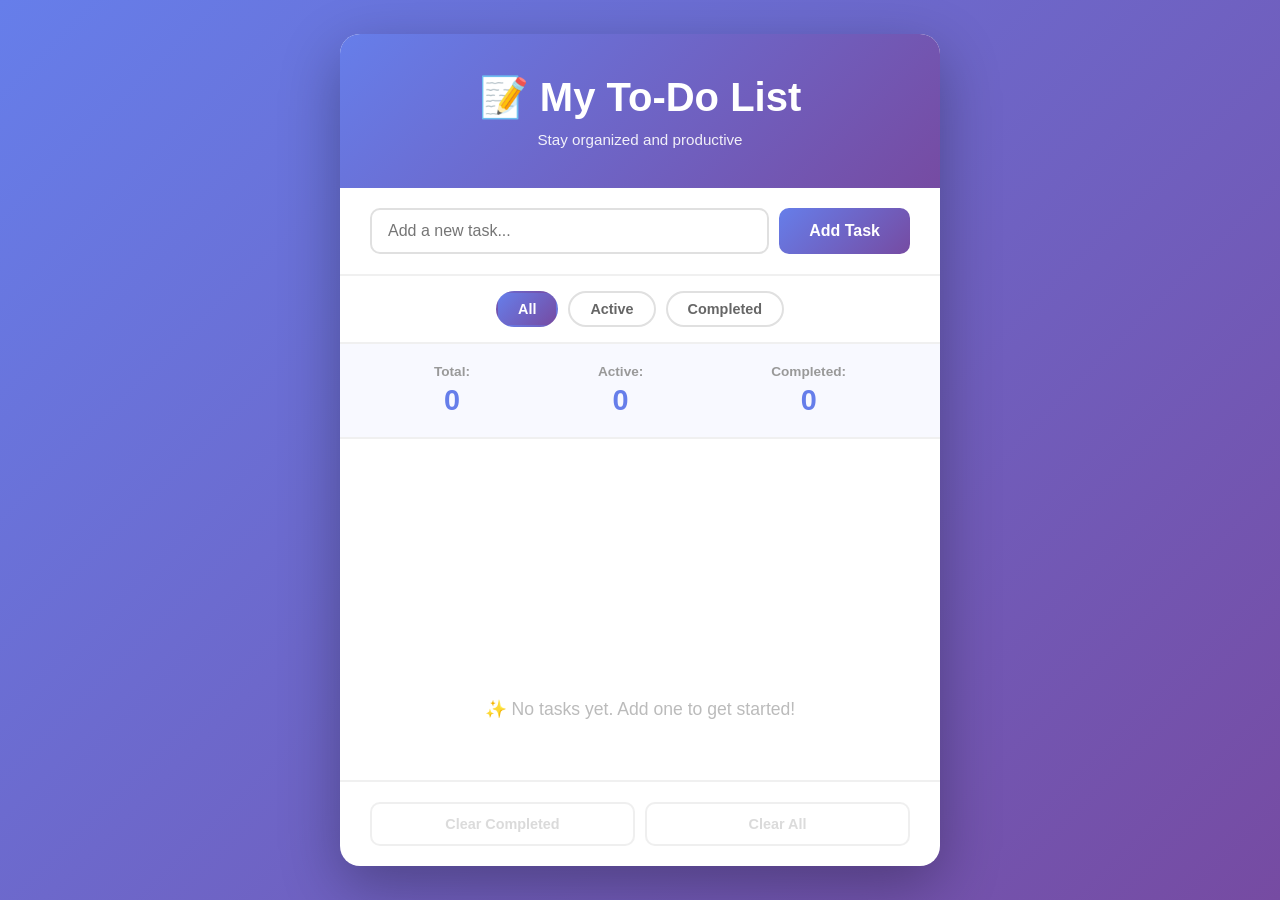
==== todo-index.html @ 4c765e82 "Add spinning wheel website and to-do list application" ====
<!DOCTYPE html>
<html lang="en">
<head>
    <meta charset="UTF-8">
    <meta name="viewport" content="width=device-width, initial-scale=1.0">
    <title>To-Do List Application</title>
    <link rel="stylesheet" href="todo-style.css">
</head>
<body>
    <div class="container">
        <div class="todo-wrapper">
            <header>
                <h1>📝 My To-Do List</h1>
                <p class="subtitle">Stay organized and productive</p>
            </header>

            <div class="input-section">
                <input 
                    type="text" 
                    id="todoInput" 
                    class="todo-input" 
                    placeholder="Add a new task..."
                    autocomplete="off"
                >
                <button id="addBtn" class="add-btn">Add Task</button>
            </div>

            <div class="filter-section">
                <button class="filter-btn active" data-filter="all">All</button>
                <button class="filter-btn" data-filter="active">Active</button>
                <button class="filter-btn" data-filter="completed">Completed</button>
            </div>

            <div class="stats-section">
                <div class="stat">
                    <span class="stat-label">Total:</span>
                    <span id="totalCount" class="stat-value">0</span>
                </div>
                <div class="stat">
                    <span class="stat-label">Active:</span>
                    <span id="activeCount" class="stat-value">0</span>
                </div>
                <div class="stat">
                    <span class="stat-label">Completed:</span>
                    <span id="completedCount" class="stat-value">0</span>
                </div>
            </div>

            <ul id="todoList" class="todo-list"></ul>

            <div class="empty-state" id="emptyState">
                <p>✨ No tasks yet. Add one to get started!</p>
            </div>

            <div class="action-buttons">
                <button id="clearCompletedBtn" class="clear-btn">Clear Completed</button>
                <button id="clearAllBtn" class="clear-all-btn">Clear All</button>
            </div>
        </div>
    </div>

    <script src="todo-script.js"></script>
</body>
</html>
---- todo-style.css ----
* {
    margin: 0;
    padding: 0;
    box-sizing: border-box;
}

body {
    font-family: 'Segoe UI', Tahoma, Geneva, Verdana, sans-serif;
    background: linear-gradient(135deg, #667eea 0%, #764ba2 100%);
    min-height: 100vh;
    display: flex;
    justify-content: center;
    align-items: center;
    padding: 20px;
}

.container {
    width: 100%;
    max-width: 600px;
}

.todo-wrapper {
    background: white;
    border-radius: 20px;
    box-shadow: 0 20px 60px rgba(0, 0, 0, 0.3);
    overflow: hidden;
}

header {
    background: linear-gradient(135deg, #667eea 0%, #764ba2 100%);
    color: white;
    padding: 40px 30px;
    text-align: center;
}

header h1 {
    font-size: 2.5em;
    margin-bottom: 10px;
    font-weight: 700;
}

.subtitle {
    font-size: 0.95em;
    opacity: 0.9;
    font-weight: 300;
}

.input-section {
    padding: 20px 30px;
    display: flex;
    gap: 10px;
    border-bottom: 2px solid #f0f0f0;
}

.todo-input {
    flex: 1;
    padding: 12px 16px;
    border: 2px solid #e0e0e0;
    border-radius: 10px;
    font-size: 1em;
    transition: all 0.3s ease;
}

.todo-input:focus {
    outline: none;
    border-color: #667eea;
    box-shadow: 0 0 0 3px rgba(102, 126, 234, 0.1);
}

.add-btn {
    background: linear-gradient(135deg, #667eea 0%, #764ba2 100%);
    color: white;
    border: none;
    padding: 12px 30px;
    border-radius: 10px;
    font-weight: bold;
    cursor: pointer;
    transition: all 0.3s ease;
    font-size: 1em;
}

.add-btn:hover {
    transform: translateY(-2px);
    box-shadow: 0 10px 20px rgba(102, 126, 234, 0.3);
}

.add-btn:active {
    transform: translateY(0);
}

.filter-section {
    display: flex;
    gap: 10px;
    padding: 15px 30px;
    border-bottom: 2px solid #f0f0f0;
    justify-content: center;
    flex-wrap: wrap;
}

.filter-btn {
    padding: 8px 20px;
    border: 2px solid #e0e0e0;
    background: white;
    border-radius: 20px;
    cursor: pointer;
    transition: all 0.3s ease;
    font-weight: 600;
    color: #666;
    font-size: 0.9em;
}

.filter-btn:hover {
    border-color: #667eea;
    color: #667eea;
}

.filter-btn.active {
    background: linear-gradient(135deg, #667eea 0%, #764ba2 100%);
    border-color: transparent;
    color: white;
}

.stats-section {
    display: flex;
    justify-content: space-around;
    padding: 20px 30px;
    background: #f8f9ff;
    border-bottom: 2px solid #f0f0f0;
}

.stat {
    text-align: center;
}

.stat-label {
    display: block;
    font-size: 0.85em;
    color: #999;
    margin-bottom: 5px;
    font-weight: 600;
}

.stat-value {
    display: block;
    font-size: 1.8em;
    font-weight: bold;
    color: #667eea;
}

.todo-list {
    list-style: none;
    padding: 20px 30px;
    min-height: 200px;
}

.todo-item {
    display: flex;
    align-items: center;
    padding: 15px;
    background: #f8f9ff;
    border-radius: 10px;
    margin-bottom: 10px;
    gap: 12px;
    animation: slideIn 0.3s ease;
    transition: all 0.3s ease;
}

@keyframes slideIn {
    from {
        opacity: 0;
        transform: translateX(-10px);
    }
    to {
        opacity: 1;
        transform: translateX(0);
    }
}

.todo-item:hover {
    background: #f0f2ff;
    box-shadow: 0 4px 12px rgba(102, 126, 234, 0.1);
}

.todo-item.completed {
    opacity: 0.6;
}

.todo-item.completed .todo-text {
    text-decoration: line-through;
    color: #999;
}

.checkbox {
    width: 24px;
    height: 24px;
    min-width: 24px;
    cursor: pointer;
    accent-color: #667eea;
}

.todo-text {
    flex: 1;
    font-size: 1em;
    color: #333;
    word-break: break-word;
    transition: all 0.3s ease;
}

.todo-priority {
    padding: 4px 10px;
    border-radius: 15px;
    font-size: 0.75em;
    font-weight: bold;
    text-transform: uppercase;
}

.priority-high {
    background: #ffe0e0;
    color: #e74c3c;
}

.priority-medium {
    background: #fff4e0;
    color: #f39c12;
}

.priority-low {
    background: #e0f4ff;
    color: #3498db;
}

.todo-date {
    font-size: 0.85em;
    color: #999;
    white-space: nowrap;
}

.todo-actions {
    display: flex;
    gap: 8px;
}

.edit-btn,
.delete-btn {
    background: none;
    border: none;
    cursor: pointer;
    font-size: 1.2em;
    transition: all 0.3s ease;
    padding: 4px 8px;
}

.edit-btn:hover {
    transform: scale(1.2);
    color: #667eea;
}

.delete-btn:hover {
    transform: scale(1.2);
    color: #e74c3c;
}

.empty-state {
    text-align: center;
    padding: 60px 30px;
    color: #bbb;
    font-size: 1.1em;
    display: none;
}

.empty-state.show {
    display: block;
}

.action-buttons {
    display: flex;
    gap: 10px;
    padding: 20px 30px;
    border-top: 2px solid #f0f0f0;
}

.clear-btn,
.clear-all-btn {
    flex: 1;
    padding: 12px 20px;
    border: 2px solid #e0e0e0;
    background: white;
    border-radius: 10px;
    cursor: pointer;
    font-weight: bold;
    transition: all 0.3s ease;
    font-size: 0.9em;
}

.clear-btn:hover {
    border-color: #f39c12;
    color: #f39c12;
    background: #fff9f0;
}

.clear-all-btn:hover {
    border-color: #e74c3c;
    color: #e74c3c;
    background: #ffe0e0;
}

.clear-btn:disabled,
.clear-all-btn:disabled {
    opacity: 0.5;
    cursor: not-allowed;
}

/* Edit mode styling */
.edit-mode .todo-text {
    flex: 1;
    padding: 8px;
    border: 2px solid #667eea;
    border-radius: 5px;
    font-size: 1em;
    background: white;
}

.save-btn {
    background: #667eea;
    color: white;
    border: none;
    padding: 6px 12px;
    border-radius: 5px;
    cursor: pointer;
    font-weight: bold;
    transition: all 0.3s ease;
}

.save-btn:hover {
    background: #764ba2;
}

.cancel-btn {
    background: #e74c3c;
    color: white;
    border: none;
    padding: 6px 12px;
    border-radius: 5px;
    cursor: pointer;
    font-weight: bold;
    transition: all 0.3s ease;
}

.cancel-btn:hover {
    background: #c0392b;
}

/* Responsive design */
@media (max-width: 600px) {
    header h1 {
        font-size: 1.8em;
    }

    .input-section {
        flex-direction: column;
    }

    .add-btn {
        width: 100%;
    }

    .stats-section {
        flex-direction: column;
        gap: 15px;
    }

    .filter-section {
        gap: 8px;
    }

    .filter-btn {
        padding: 6px 15px;
        font-size: 0.85em;
    }

    .action-buttons {
        flex-direction: column;
    }
}
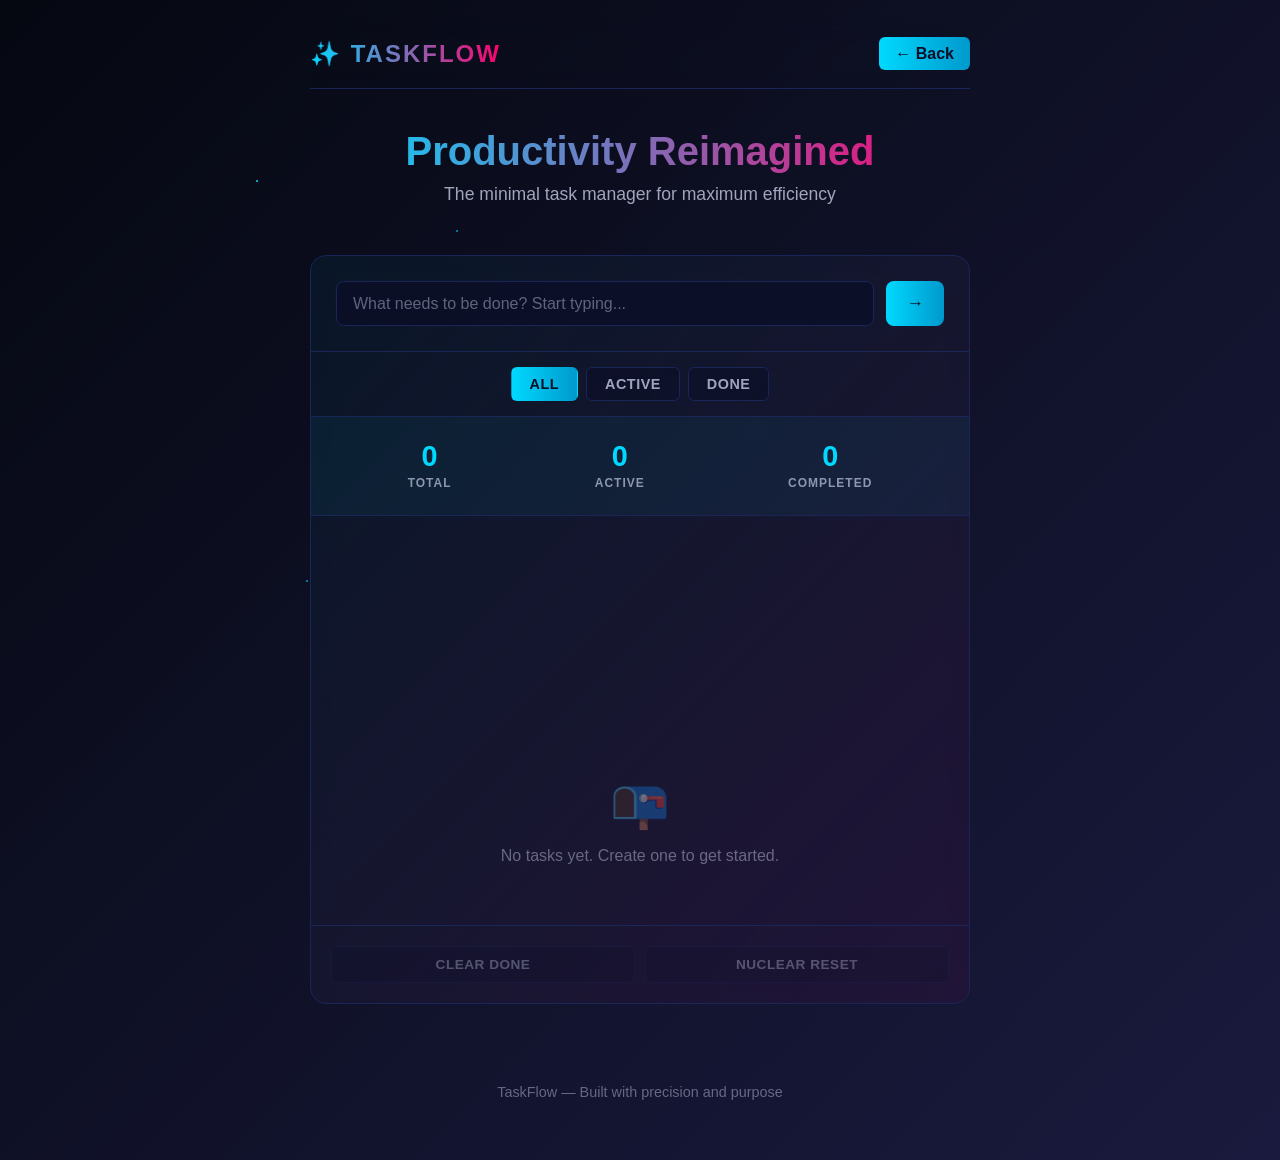
==== commit 37c4c79b: "🚀 Redesign with techbro aesthetic - neon gradients, dark theme, modern animations" ====
--- a/todo-index.html
+++ b/todo-index.html
@@ -3,60 +3,75 @@
 <head>
     <meta charset="UTF-8">
     <meta name="viewport" content="width=device-width, initial-scale=1.0">
-    <title>To-Do List Application</title>
+    <title>TaskFlow - Productivity Suite</title>
     <link rel="stylesheet" href="todo-style.css">
 </head>
 <body>
+    <div class="stars"></div>
     <div class="container">
+        <nav class="navbar">
+            <div class="nav-brand">✨ TASKFLOW</div>
+            <div class="nav-links">
+                <a href="index.html" class="nav-btn">← Back</a>
+            </div>
+        </nav>
+
+        <section class="hero">
+            <h1>Productivity Reimagined</h1>
+            <p>The minimal task manager for maximum efficiency</p>
+        </section>
+
         <div class="todo-wrapper">
-            <header>
-                <h1>📝 My To-Do List</h1>
-                <p class="subtitle">Stay organized and productive</p>
-            </header>
-
             <div class="input-section">
                 <input 
                     type="text" 
                     id="todoInput" 
                     class="todo-input" 
-                    placeholder="Add a new task..."
+                    placeholder="What needs to be done? Start typing..."
                     autocomplete="off"
                 >
-                <button id="addBtn" class="add-btn">Add Task</button>
+                <button id="addBtn" class="add-btn">
+                    <span>→</span>
+                </button>
             </div>
 
             <div class="filter-section">
                 <button class="filter-btn active" data-filter="all">All</button>
                 <button class="filter-btn" data-filter="active">Active</button>
-                <button class="filter-btn" data-filter="completed">Completed</button>
+                <button class="filter-btn" data-filter="completed">Done</button>
             </div>
 
             <div class="stats-section">
                 <div class="stat">
-                    <span class="stat-label">Total:</span>
-                    <span id="totalCount" class="stat-value">0</span>
+                    <span class="stat-number" id="totalCount">0</span>
+                    <span class="stat-label">Total</span>
                 </div>
                 <div class="stat">
-                    <span class="stat-label">Active:</span>
-                    <span id="activeCount" class="stat-value">0</span>
+                    <span class="stat-number" id="activeCount">0</span>
+                    <span class="stat-label">Active</span>
                 </div>
                 <div class="stat">
-                    <span class="stat-label">Completed:</span>
-                    <span id="completedCount" class="stat-value">0</span>
+                    <span class="stat-number" id="completedCount">0</span>
+                    <span class="stat-label">Completed</span>
                 </div>
             </div>
 
             <ul id="todoList" class="todo-list"></ul>
 
             <div class="empty-state" id="emptyState">
-                <p>✨ No tasks yet. Add one to get started!</p>
+                <div class="empty-icon">📭</div>
+                <p>No tasks yet. Create one to get started.</p>
             </div>
 
             <div class="action-buttons">
-                <button id="clearCompletedBtn" class="clear-btn">Clear Completed</button>
-                <button id="clearAllBtn" class="clear-all-btn">Clear All</button>
+                <button id="clearCompletedBtn" class="clear-btn">Clear Done</button>
+                <button id="clearAllBtn" class="clear-all-btn">Nuclear Reset</button>
             </div>
         </div>
+
+        <footer class="footer">
+            <p>TaskFlow — Built with precision and purpose</p>
+        </footer>
     </div>
 
     <script src="todo-script.js"></script>
--- a/todo-style.css
+++ b/todo-style.css
@@ -4,84 +4,180 @@
     box-sizing: border-box;
 }
 
+:root {
+    --primary: #00d9ff;
+    --secondary: #0099cc;
+    --accent: #ff006e;
+    --success: #00ff88;
+    --dark: #0a0e27;
+    --darker: #050811;
+    --text: #e0e6ff;
+    --border: #1a2558;
+}
+
 body {
-    font-family: 'Segoe UI', Tahoma, Geneva, Verdana, sans-serif;
-    background: linear-gradient(135deg, #667eea 0%, #764ba2 100%);
+    font-family: 'Inter', 'Segoe UI', sans-serif;
+    background: linear-gradient(135deg, var(--darker) 0%, #1a1a3e 100%);
+    color: var(--text);
+    overflow-x: hidden;
+    position: relative;
     min-height: 100vh;
-    display: flex;
-    justify-content: center;
+}
+
+.stars {
+    position: fixed;
+    top: 0;
+    left: 0;
+    width: 100%;
+    height: 100%;
+    pointer-events: none;
+}
+
+.stars::before {
+    content: '';
+    position: absolute;
+    width: 2px;
+    height: 2px;
+    background: var(--primary);
+    border-radius: 50%;
+    top: 20%;
+    left: 20%;
+    box-shadow: 
+        100px 100px var(--primary),
+        200px 50px var(--secondary),
+        300px 150px var(--accent),
+        400px 200px var(--primary),
+        150px 300px var(--secondary),
+        450px 100px var(--accent),
+        500px 250px var(--primary),
+        50px 400px var(--secondary),
+        350px 350px var(--accent),
+        250px 100px var(--primary);
+    animation: twinkle 3s infinite;
+}
+
+@keyframes twinkle {
+    0%, 100% { opacity: 0.3; }
+    50% { opacity: 1; }
+}
+
+.container {
+    max-width: 700px;
+    margin: 0 auto;
+    padding: 20px;
+    position: relative;
+    z-index: 1;
+}
+
+.navbar {
+    display: flex;
+    justify-content: space-between;
     align-items: center;
-    padding: 20px;
-}
-
-.container {
-    width: 100%;
-    max-width: 600px;
+    padding: 20px 0;
+    margin-bottom: 40px;
+    border-bottom: 1px solid var(--border);
+    backdrop-filter: blur(10px);
+}
+
+.nav-brand {
+    font-size: 1.5em;
+    font-weight: 900;
+    background: linear-gradient(90deg, var(--primary), var(--accent));
+    -webkit-background-clip: text;
+    -webkit-text-fill-color: transparent;
+    background-clip: text;
+    letter-spacing: 2px;
+}
+
+.nav-btn {
+    background: linear-gradient(90deg, var(--primary), var(--secondary));
+    color: var(--dark) !important;
+    padding: 8px 16px;
+    border-radius: 6px;
+    font-weight: 700;
+    text-decoration: none;
+    transition: all 0.3s ease;
+}
+
+.nav-btn:hover {
+    transform: translateY(-2px);
+    box-shadow: 0 10px 30px rgba(0, 217, 255, 0.3);
+}
+
+.hero {
+    text-align: center;
+    margin-bottom: 50px;
+}
+
+.hero h1 {
+    font-size: 2.5em;
+    font-weight: 900;
+    margin-bottom: 10px;
+    background: linear-gradient(90deg, var(--primary), var(--accent));
+    -webkit-background-clip: text;
+    -webkit-text-fill-color: transparent;
+    background-clip: text;
+}
+
+.hero p {
+    color: rgba(224, 230, 255, 0.7);
+    font-size: 1.1em;
+    font-weight: 300;
 }
 
 .todo-wrapper {
-    background: white;
-    border-radius: 20px;
-    box-shadow: 0 20px 60px rgba(0, 0, 0, 0.3);
+    background: linear-gradient(135deg, rgba(0, 217, 255, 0.05), rgba(255, 0, 110, 0.05));
+    border: 1px solid var(--border);
+    border-radius: 16px;
     overflow: hidden;
-}
-
-header {
-    background: linear-gradient(135deg, #667eea 0%, #764ba2 100%);
-    color: white;
-    padding: 40px 30px;
-    text-align: center;
-}
-
-header h1 {
-    font-size: 2.5em;
-    margin-bottom: 10px;
-    font-weight: 700;
-}
-
-.subtitle {
-    font-size: 0.95em;
-    opacity: 0.9;
-    font-weight: 300;
+    backdrop-filter: blur(10px);
 }
 
 .input-section {
-    padding: 20px 30px;
-    display: flex;
-    gap: 10px;
-    border-bottom: 2px solid #f0f0f0;
+    padding: 25px;
+    display: flex;
+    gap: 12px;
+    border-bottom: 1px solid var(--border);
 }
 
 .todo-input {
     flex: 1;
     padding: 12px 16px;
-    border: 2px solid #e0e0e0;
-    border-radius: 10px;
+    background: rgba(10, 14, 39, 0.8);
+    border: 1px solid var(--border);
+    border-radius: 8px;
     font-size: 1em;
-    transition: all 0.3s ease;
+    color: var(--text);
+    font-family: 'Inter', sans-serif;
+    transition: all 0.3s ease;
+}
+
+.todo-input::placeholder {
+    color: rgba(224, 230, 255, 0.4);
 }
 
 .todo-input:focus {
     outline: none;
-    border-color: #667eea;
-    box-shadow: 0 0 0 3px rgba(102, 126, 234, 0.1);
+    border-color: var(--primary);
+    box-shadow: 0 0 20px rgba(0, 217, 255, 0.2);
+    background: rgba(10, 14, 39, 0.95);
 }
 
 .add-btn {
-    background: linear-gradient(135deg, #667eea 0%, #764ba2 100%);
-    color: white;
+    background: linear-gradient(90deg, var(--primary), var(--secondary));
+    color: var(--dark);
     border: none;
-    padding: 12px 30px;
-    border-radius: 10px;
-    font-weight: bold;
-    cursor: pointer;
-    transition: all 0.3s ease;
-    font-size: 1em;
+    padding: 12px 20px;
+    border-radius: 8px;
+    font-weight: 900;
+    cursor: pointer;
+    transition: all 0.3s ease;
+    font-size: 1.1em;
 }
 
 .add-btn:hover {
     transform: translateY(-2px);
-    box-shadow: 0 10px 20px rgba(102, 126, 234, 0.3);
+    box-shadow: 0 10px 30px rgba(0, 217, 255, 0.3);
 }
 
 .add-btn:active {
@@ -90,66 +186,72 @@
 
 .filter-section {
     display: flex;
-    gap: 10px;
-    padding: 15px 30px;
-    border-bottom: 2px solid #f0f0f0;
+    gap: 8px;
+    padding: 15px 25px;
+    border-bottom: 1px solid var(--border);
     justify-content: center;
     flex-wrap: wrap;
 }
 
 .filter-btn {
-    padding: 8px 20px;
-    border: 2px solid #e0e0e0;
-    background: white;
-    border-radius: 20px;
+    padding: 8px 18px;
+    border: 1px solid var(--border);
+    background: rgba(10, 14, 39, 0.6);
+    border-radius: 6px;
     cursor: pointer;
     transition: all 0.3s ease;
     font-weight: 600;
-    color: #666;
+    color: rgba(224, 230, 255, 0.7);
     font-size: 0.9em;
+    text-transform: uppercase;
+    letter-spacing: 0.5px;
 }
 
 .filter-btn:hover {
-    border-color: #667eea;
-    color: #667eea;
+    border-color: var(--primary);
+    color: var(--primary);
 }
 
 .filter-btn.active {
-    background: linear-gradient(135deg, #667eea 0%, #764ba2 100%);
+    background: linear-gradient(90deg, var(--primary), var(--secondary));
     border-color: transparent;
-    color: white;
+    color: var(--dark);
+    font-weight: 700;
 }
 
 .stats-section {
     display: flex;
     justify-content: space-around;
-    padding: 20px 30px;
-    background: #f8f9ff;
-    border-bottom: 2px solid #f0f0f0;
+    padding: 25px;
+    border-bottom: 1px solid var(--border);
+    background: rgba(0, 217, 255, 0.05);
 }
 
 .stat {
     text-align: center;
 }
 
+.stat-number {
+    display: block;
+    font-size: 1.8em;
+    font-weight: 900;
+    color: var(--primary);
+    line-height: 1;
+}
+
 .stat-label {
     display: block;
-    font-size: 0.85em;
-    color: #999;
-    margin-bottom: 5px;
+    font-size: 0.75em;
+    color: rgba(224, 230, 255, 0.6);
+    margin-top: 5px;
+    text-transform: uppercase;
+    letter-spacing: 1px;
     font-weight: 600;
-}
-
-.stat-value {
-    display: block;
-    font-size: 1.8em;
-    font-weight: bold;
-    color: #667eea;
 }
 
 .todo-list {
     list-style: none;
-    padding: 20px 30px;
+    padding: 20px;
     min-height: 200px;
 }
 
@@ -157,8 +259,9 @@
     display: flex;
     align-items: center;
     padding: 15px;
-    background: #f8f9ff;
-    border-radius: 10px;
+    background: rgba(10, 14, 39, 0.6);
+    border: 1px solid var(--border);
+    border-radius: 8px;
     margin-bottom: 10px;
     gap: 12px;
     animation: slideIn 0.3s ease;
@@ -168,7 +271,7 @@
 @keyframes slideIn {
     from {
         opacity: 0;
-        transform: translateX(-10px);
+        transform: translateX(-15px);
     }
     to {
         opacity: 1;
@@ -177,61 +280,67 @@
 }
 
 .todo-item:hover {
-    background: #f0f2ff;
-    box-shadow: 0 4px 12px rgba(102, 126, 234, 0.1);
+    border-color: var(--primary);
+    box-shadow: 0 0 20px rgba(0, 217, 255, 0.15);
+    background: rgba(10, 14, 39, 0.8);
 }
 
 .todo-item.completed {
-    opacity: 0.6;
+    opacity: 0.5;
+    border-color: var(--success);
 }
 
 .todo-item.completed .todo-text {
     text-decoration: line-through;
-    color: #999;
+    color: rgba(224, 230, 255, 0.4);
 }
 
 .checkbox {
-    width: 24px;
-    height: 24px;
-    min-width: 24px;
-    cursor: pointer;
-    accent-color: #667eea;
+    width: 20px;
+    height: 20px;
+    min-width: 20px;
+    cursor: pointer;
+    accent-color: var(--primary);
 }
 
 .todo-text {
     flex: 1;
-    font-size: 1em;
-    color: #333;
+    font-size: 0.95em;
+    color: var(--text);
     word-break: break-word;
     transition: all 0.3s ease;
 }
 
 .todo-priority {
-    padding: 4px 10px;
-    border-radius: 15px;
-    font-size: 0.75em;
-    font-weight: bold;
+    padding: 4px 8px;
+    border-radius: 4px;
+    font-size: 0.65em;
+    font-weight: 700;
     text-transform: uppercase;
+    letter-spacing: 0.5px;
 }
 
 .priority-high {
-    background: #ffe0e0;
-    color: #e74c3c;
+    background: rgba(255, 0, 110, 0.2);
+    color: #ff006e;
+    border: 1px solid rgba(255, 0, 110, 0.5);
 }
 
 .priority-medium {
-    background: #fff4e0;
-    color: #f39c12;
+    background: rgba(255, 170, 0, 0.2);
+    color: #ffaa00;
+    border: 1px solid rgba(255, 170, 0, 0.5);
 }
 
 .priority-low {
-    background: #e0f4ff;
-    color: #3498db;
+    background: rgba(0, 255, 136, 0.2);
+    color: #00ff88;
+    border: 1px solid rgba(0, 255, 136, 0.5);
 }
 
 .todo-date {
-    font-size: 0.85em;
-    color: #999;
+    font-size: 0.8em;
+    color: rgba(224, 230, 255, 0.4);
     white-space: nowrap;
 }
 
@@ -245,26 +354,28 @@
     background: none;
     border: none;
     cursor: pointer;
-    font-size: 1.2em;
+    font-size: 1em;
     transition: all 0.3s ease;
     padding: 4px 8px;
+    opacity: 0.7;
 }
 
 .edit-btn:hover {
-    transform: scale(1.2);
-    color: #667eea;
+    opacity: 1;
+    color: var(--primary);
+    transform: scale(1.15);
 }
 
 .delete-btn:hover {
-    transform: scale(1.2);
-    color: #e74c3c;
+    opacity: 1;
+    color: var(--accent);
+    transform: scale(1.15);
 }
 
 .empty-state {
     text-align: center;
     padding: 60px 30px;
-    color: #bbb;
-    font-size: 1.1em;
+    color: rgba(224, 230, 255, 0.4);
     display: none;
 }
 
@@ -272,87 +383,101 @@
     display: block;
 }
 
+.empty-icon {
+    font-size: 3em;
+    margin-bottom: 15px;
+}
+
+.empty-state p {
+    font-size: 1em;
+    font-weight: 300;
+}
+
 .action-buttons {
     display: flex;
     gap: 10px;
-    padding: 20px 30px;
-    border-top: 2px solid #f0f0f0;
+    padding: 20px;
+    border-top: 1px solid var(--border);
 }
 
 .clear-btn,
 .clear-all-btn {
     flex: 1;
-    padding: 12px 20px;
-    border: 2px solid #e0e0e0;
-    background: white;
-    border-radius: 10px;
-    cursor: pointer;
-    font-weight: bold;
-    transition: all 0.3s ease;
-    font-size: 0.9em;
-}
-
-.clear-btn:hover {
-    border-color: #f39c12;
-    color: #f39c12;
-    background: #fff9f0;
-}
-
-.clear-all-btn:hover {
-    border-color: #e74c3c;
-    color: #e74c3c;
-    background: #ffe0e0;
+    padding: 10px 15px;
+    border: 1px solid var(--border);
+    background: rgba(10, 14, 39, 0.6);
+    border-radius: 6px;
+    cursor: pointer;
+    font-weight: 600;
+    transition: all 0.3s ease;
+    font-size: 0.85em;
+    text-transform: uppercase;
+    letter-spacing: 0.5px;
+    color: var(--text);
+}
+
+.clear-btn:hover:not(:disabled) {
+    border-color: var(--primary);
+    color: var(--primary);
+    background: rgba(0, 217, 255, 0.1);
+}
+
+.clear-all-btn:hover:not(:disabled) {
+    border-color: var(--accent);
+    color: var(--accent);
+    background: rgba(255, 0, 110, 0.1);
 }
 
 .clear-btn:disabled,
 .clear-all-btn:disabled {
-    opacity: 0.5;
+    opacity: 0.3;
     cursor: not-allowed;
 }
 
-/* Edit mode styling */
-.edit-mode .todo-text {
-    flex: 1;
-    padding: 8px;
-    border: 2px solid #667eea;
-    border-radius: 5px;
-    font-size: 1em;
-    background: white;
-}
-
 .save-btn {
-    background: #667eea;
-    color: white;
+    background: var(--success);
+    color: var(--dark);
     border: none;
     padding: 6px 12px;
-    border-radius: 5px;
-    cursor: pointer;
-    font-weight: bold;
-    transition: all 0.3s ease;
+    border-radius: 4px;
+    cursor: pointer;
+    font-weight: 700;
+    transition: all 0.3s ease;
+    font-size: 0.85em;
 }
 
 .save-btn:hover {
-    background: #764ba2;
+    transform: translateY(-2px);
+    box-shadow: 0 5px 15px rgba(0, 255, 136, 0.3);
 }
 
 .cancel-btn {
-    background: #e74c3c;
-    color: white;
+    background: var(--accent);
+    color: var(--dark);
     border: none;
     padding: 6px 12px;
-    border-radius: 5px;
-    cursor: pointer;
-    font-weight: bold;
-    transition: all 0.3s ease;
+    border-radius: 4px;
+    cursor: pointer;
+    font-weight: 700;
+    transition: all 0.3s ease;
+    font-size: 0.85em;
 }
 
 .cancel-btn:hover {
-    background: #c0392b;
-}
-
-/* Responsive design */
+    transform: translateY(-2px);
+    box-shadow: 0 5px 15px rgba(255, 0, 110, 0.3);
+}
+
+.footer {
+    text-align: center;
+    padding: 40px 20px;
+    color: rgba(224, 230, 255, 0.4);
+    font-size: 0.9em;
+    margin-top: 40px;
+}
+
 @media (max-width: 600px) {
-    header h1 {
+    .hero h1 {
         font-size: 1.8em;
     }
 
@@ -365,17 +490,16 @@
     }
 
     .stats-section {
-        flex-direction: column;
         gap: 15px;
     }
 
     .filter-section {
-        gap: 8px;
+        gap: 6px;
     }
 
     .filter-btn {
-        padding: 6px 15px;
-        font-size: 0.85em;
+        padding: 6px 12px;
+        font-size: 0.8em;
     }
 
     .action-buttons {
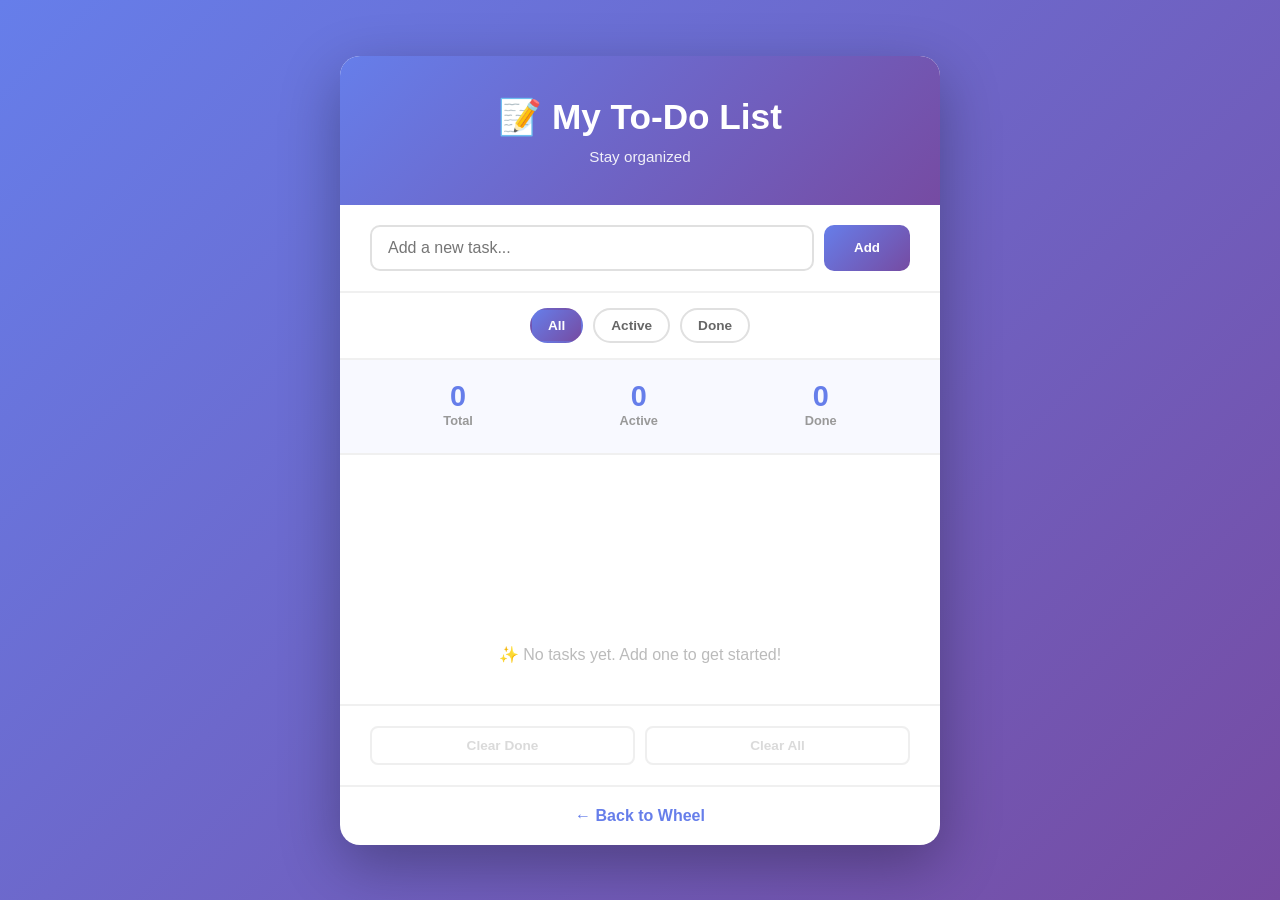
==== commit b8289b73: "Fix: Revert to clean working version" ====
--- a/todo-index.html
+++ b/todo-index.html
@@ -3,36 +3,26 @@
 <head>
     <meta charset="UTF-8">
     <meta name="viewport" content="width=device-width, initial-scale=1.0">
-    <title>TaskFlow - Productivity Suite</title>
+    <title>To-Do List</title>
     <link rel="stylesheet" href="todo-style.css">
 </head>
 <body>
-    <div class="stars"></div>
     <div class="container">
-        <nav class="navbar">
-            <div class="nav-brand">✨ TASKFLOW</div>
-            <div class="nav-links">
-                <a href="index.html" class="nav-btn">← Back</a>
-            </div>
-        </nav>
+        <div class="todo-wrapper">
+            <header>
+                <h1>📝 My To-Do List</h1>
+                <p class="subtitle">Stay organized</p>
+            </header>
 
-        <section class="hero">
-            <h1>Productivity Reimagined</h1>
-            <p>The minimal task manager for maximum efficiency</p>
-        </section>
-
-        <div class="todo-wrapper">
             <div class="input-section">
                 <input 
                     type="text" 
                     id="todoInput" 
                     class="todo-input" 
-                    placeholder="What needs to be done? Start typing..."
+                    placeholder="Add a new task..."
                     autocomplete="off"
                 >
-                <button id="addBtn" class="add-btn">
-                    <span>→</span>
-                </button>
+                <button id="addBtn" class="add-btn">Add</button>
             </div>
 
             <div class="filter-section">
@@ -43,35 +33,34 @@
 
             <div class="stats-section">
                 <div class="stat">
-                    <span class="stat-number" id="totalCount">0</span>
+                    <span class="stat-value" id="totalCount">0</span>
                     <span class="stat-label">Total</span>
                 </div>
                 <div class="stat">
-                    <span class="stat-number" id="activeCount">0</span>
+                    <span class="stat-value" id="activeCount">0</span>
                     <span class="stat-label">Active</span>
                 </div>
                 <div class="stat">
-                    <span class="stat-number" id="completedCount">0</span>
-                    <span class="stat-label">Completed</span>
+                    <span class="stat-value" id="completedCount">0</span>
+                    <span class="stat-label">Done</span>
                 </div>
             </div>
 
             <ul id="todoList" class="todo-list"></ul>
 
             <div class="empty-state" id="emptyState">
-                <div class="empty-icon">📭</div>
-                <p>No tasks yet. Create one to get started.</p>
+                <p>✨ No tasks yet. Add one to get started!</p>
             </div>
 
             <div class="action-buttons">
                 <button id="clearCompletedBtn" class="clear-btn">Clear Done</button>
-                <button id="clearAllBtn" class="clear-all-btn">Nuclear Reset</button>
+                <button id="clearAllBtn" class="clear-all-btn">Clear All</button>
+            </div>
+
+            <div class="back-link">
+                <a href="index.html">← Back to Wheel</a>
             </div>
         </div>
-
-        <footer class="footer">
-            <p>TaskFlow — Built with precision and purpose</p>
-        </footer>
     </div>
 
     <script src="todo-script.js"></script>
--- a/todo-style.css
+++ b/todo-style.css
@@ -4,295 +4,173 @@
     box-sizing: border-box;
 }
 
-:root {
-    --primary: #00d9ff;
-    --secondary: #0099cc;
-    --accent: #ff006e;
-    --success: #00ff88;
-    --dark: #0a0e27;
-    --darker: #050811;
-    --text: #e0e6ff;
-    --border: #1a2558;
-}
-
 body {
-    font-family: 'Inter', 'Segoe UI', sans-serif;
-    background: linear-gradient(135deg, var(--darker) 0%, #1a1a3e 100%);
-    color: var(--text);
-    overflow-x: hidden;
-    position: relative;
+    font-family: 'Segoe UI', Tahoma, Geneva, Verdana, sans-serif;
+    background: linear-gradient(135deg, #667eea 0%, #764ba2 100%);
     min-height: 100vh;
-}
-
-.stars {
-    position: fixed;
-    top: 0;
-    left: 0;
+    display: flex;
+    justify-content: center;
+    align-items: center;
+    padding: 20px;
+}
+
+.container {
     width: 100%;
-    height: 100%;
-    pointer-events: none;
-}
-
-.stars::before {
-    content: '';
-    position: absolute;
-    width: 2px;
-    height: 2px;
-    background: var(--primary);
-    border-radius: 50%;
-    top: 20%;
-    left: 20%;
-    box-shadow: 
-        100px 100px var(--primary),
-        200px 50px var(--secondary),
-        300px 150px var(--accent),
-        400px 200px var(--primary),
-        150px 300px var(--secondary),
-        450px 100px var(--accent),
-        500px 250px var(--primary),
-        50px 400px var(--secondary),
-        350px 350px var(--accent),
-        250px 100px var(--primary);
-    animation: twinkle 3s infinite;
-}
-
-@keyframes twinkle {
-    0%, 100% { opacity: 0.3; }
-    50% { opacity: 1; }
-}
-
-.container {
-    max-width: 700px;
-    margin: 0 auto;
-    padding: 20px;
-    position: relative;
-    z-index: 1;
-}
-
-.navbar {
-    display: flex;
-    justify-content: space-between;
-    align-items: center;
-    padding: 20px 0;
-    margin-bottom: 40px;
-    border-bottom: 1px solid var(--border);
-    backdrop-filter: blur(10px);
-}
-
-.nav-brand {
-    font-size: 1.5em;
-    font-weight: 900;
-    background: linear-gradient(90deg, var(--primary), var(--accent));
-    -webkit-background-clip: text;
-    -webkit-text-fill-color: transparent;
-    background-clip: text;
-    letter-spacing: 2px;
-}
-
-.nav-btn {
-    background: linear-gradient(90deg, var(--primary), var(--secondary));
-    color: var(--dark) !important;
-    padding: 8px 16px;
-    border-radius: 6px;
+    max-width: 600px;
+}
+
+.todo-wrapper {
+    background: white;
+    border-radius: 20px;
+    box-shadow: 0 20px 60px rgba(0, 0, 0, 0.3);
+    overflow: hidden;
+}
+
+header {
+    background: linear-gradient(135deg, #667eea 0%, #764ba2 100%);
+    color: white;
+    padding: 40px 30px;
+    text-align: center;
+}
+
+header h1 {
+    font-size: 2.2em;
+    margin-bottom: 10px;
     font-weight: 700;
-    text-decoration: none;
-    transition: all 0.3s ease;
-}
-
-.nav-btn:hover {
-    transform: translateY(-2px);
-    box-shadow: 0 10px 30px rgba(0, 217, 255, 0.3);
-}
-
-.hero {
-    text-align: center;
-    margin-bottom: 50px;
-}
-
-.hero h1 {
-    font-size: 2.5em;
-    font-weight: 900;
-    margin-bottom: 10px;
-    background: linear-gradient(90deg, var(--primary), var(--accent));
-    -webkit-background-clip: text;
-    -webkit-text-fill-color: transparent;
-    background-clip: text;
-}
-
-.hero p {
-    color: rgba(224, 230, 255, 0.7);
-    font-size: 1.1em;
+}
+
+.subtitle {
+    font-size: 0.95em;
+    opacity: 0.9;
     font-weight: 300;
 }
 
-.todo-wrapper {
-    background: linear-gradient(135deg, rgba(0, 217, 255, 0.05), rgba(255, 0, 110, 0.05));
-    border: 1px solid var(--border);
-    border-radius: 16px;
-    overflow: hidden;
-    backdrop-filter: blur(10px);
-}
-
 .input-section {
-    padding: 25px;
-    display: flex;
-    gap: 12px;
-    border-bottom: 1px solid var(--border);
+    padding: 20px 30px;
+    display: flex;
+    gap: 10px;
+    border-bottom: 2px solid #f0f0f0;
 }
 
 .todo-input {
     flex: 1;
     padding: 12px 16px;
-    background: rgba(10, 14, 39, 0.8);
-    border: 1px solid var(--border);
-    border-radius: 8px;
+    border: 2px solid #e0e0e0;
+    border-radius: 10px;
     font-size: 1em;
-    color: var(--text);
-    font-family: 'Inter', sans-serif;
-    transition: all 0.3s ease;
-}
-
-.todo-input::placeholder {
-    color: rgba(224, 230, 255, 0.4);
+    transition: all 0.3s ease;
 }
 
 .todo-input:focus {
     outline: none;
-    border-color: var(--primary);
-    box-shadow: 0 0 20px rgba(0, 217, 255, 0.2);
-    background: rgba(10, 14, 39, 0.95);
+    border-color: #667eea;
+    box-shadow: 0 0 0 3px rgba(102, 126, 234, 0.1);
 }
 
 .add-btn {
-    background: linear-gradient(90deg, var(--primary), var(--secondary));
-    color: var(--dark);
+    background: linear-gradient(135deg, #667eea 0%, #764ba2 100%);
+    color: white;
     border: none;
-    padding: 12px 20px;
-    border-radius: 8px;
-    font-weight: 900;
-    cursor: pointer;
-    transition: all 0.3s ease;
-    font-size: 1.1em;
+    padding: 12px 30px;
+    border-radius: 10px;
+    font-weight: bold;
+    cursor: pointer;
+    transition: all 0.3s ease;
 }
 
 .add-btn:hover {
     transform: translateY(-2px);
-    box-shadow: 0 10px 30px rgba(0, 217, 255, 0.3);
-}
-
-.add-btn:active {
-    transform: translateY(0);
+    box-shadow: 0 10px 20px rgba(102, 126, 234, 0.3);
 }
 
 .filter-section {
     display: flex;
-    gap: 8px;
-    padding: 15px 25px;
-    border-bottom: 1px solid var(--border);
+    gap: 10px;
+    padding: 15px 30px;
+    border-bottom: 2px solid #f0f0f0;
     justify-content: center;
     flex-wrap: wrap;
 }
 
 .filter-btn {
-    padding: 8px 18px;
-    border: 1px solid var(--border);
-    background: rgba(10, 14, 39, 0.6);
-    border-radius: 6px;
+    padding: 8px 16px;
+    border: 2px solid #e0e0e0;
+    background: white;
+    border-radius: 20px;
     cursor: pointer;
     transition: all 0.3s ease;
     font-weight: 600;
-    color: rgba(224, 230, 255, 0.7);
-    font-size: 0.9em;
-    text-transform: uppercase;
-    letter-spacing: 0.5px;
+    color: #666;
+    font-size: 0.85em;
 }
 
 .filter-btn:hover {
-    border-color: var(--primary);
-    color: var(--primary);
+    border-color: #667eea;
+    color: #667eea;
 }
 
 .filter-btn.active {
-    background: linear-gradient(90deg, var(--primary), var(--secondary));
+    background: linear-gradient(135deg, #667eea 0%, #764ba2 100%);
     border-color: transparent;
-    color: var(--dark);
-    font-weight: 700;
+    color: white;
 }
 
 .stats-section {
     display: flex;
     justify-content: space-around;
-    padding: 25px;
-    border-bottom: 1px solid var(--border);
-    background: rgba(0, 217, 255, 0.05);
+    padding: 20px 30px;
+    background: #f8f9ff;
+    border-bottom: 2px solid #f0f0f0;
 }
 
 .stat {
     text-align: center;
 }
 
-.stat-number {
+.stat-label {
+    display: block;
+    font-size: 0.8em;
+    color: #999;
+    margin-bottom: 5px;
+    font-weight: 600;
+}
+
+.stat-value {
     display: block;
     font-size: 1.8em;
-    font-weight: 900;
-    color: var(--primary);
-    line-height: 1;
-}
-
-.stat-label {
-    display: block;
-    font-size: 0.75em;
-    color: rgba(224, 230, 255, 0.6);
-    margin-top: 5px;
-    text-transform: uppercase;
-    letter-spacing: 1px;
-    font-weight: 600;
+    font-weight: bold;
+    color: #667eea;
 }
 
 .todo-list {
     list-style: none;
-    padding: 20px;
-    min-height: 200px;
+    padding: 20px 30px;
+    min-height: 150px;
 }
 
 .todo-item {
     display: flex;
     align-items: center;
-    padding: 15px;
-    background: rgba(10, 14, 39, 0.6);
-    border: 1px solid var(--border);
+    padding: 12px;
+    background: #f8f9ff;
     border-radius: 8px;
     margin-bottom: 10px;
     gap: 12px;
-    animation: slideIn 0.3s ease;
-    transition: all 0.3s ease;
-}
-
-@keyframes slideIn {
-    from {
-        opacity: 0;
-        transform: translateX(-15px);
-    }
-    to {
-        opacity: 1;
-        transform: translateX(0);
-    }
+    transition: all 0.3s ease;
 }
 
 .todo-item:hover {
-    border-color: var(--primary);
-    box-shadow: 0 0 20px rgba(0, 217, 255, 0.15);
-    background: rgba(10, 14, 39, 0.8);
+    background: #f0f2ff;
+    box-shadow: 0 4px 12px rgba(102, 126, 234, 0.1);
 }
 
 .todo-item.completed {
-    opacity: 0.5;
-    border-color: var(--success);
+    opacity: 0.6;
 }
 
 .todo-item.completed .todo-text {
     text-decoration: line-through;
-    color: rgba(224, 230, 255, 0.4);
+    color: #999;
 }
 
 .checkbox {
@@ -300,48 +178,14 @@
     height: 20px;
     min-width: 20px;
     cursor: pointer;
-    accent-color: var(--primary);
+    accent-color: #667eea;
 }
 
 .todo-text {
     flex: 1;
     font-size: 0.95em;
-    color: var(--text);
+    color: #333;
     word-break: break-word;
-    transition: all 0.3s ease;
-}
-
-.todo-priority {
-    padding: 4px 8px;
-    border-radius: 4px;
-    font-size: 0.65em;
-    font-weight: 700;
-    text-transform: uppercase;
-    letter-spacing: 0.5px;
-}
-
-.priority-high {
-    background: rgba(255, 0, 110, 0.2);
-    color: #ff006e;
-    border: 1px solid rgba(255, 0, 110, 0.5);
-}
-
-.priority-medium {
-    background: rgba(255, 170, 0, 0.2);
-    color: #ffaa00;
-    border: 1px solid rgba(255, 170, 0, 0.5);
-}
-
-.priority-low {
-    background: rgba(0, 255, 136, 0.2);
-    color: #00ff88;
-    border: 1px solid rgba(0, 255, 136, 0.5);
-}
-
-.todo-date {
-    font-size: 0.8em;
-    color: rgba(224, 230, 255, 0.4);
-    white-space: nowrap;
 }
 
 .todo-actions {
@@ -357,25 +201,23 @@
     font-size: 1em;
     transition: all 0.3s ease;
     padding: 4px 8px;
-    opacity: 0.7;
 }
 
 .edit-btn:hover {
-    opacity: 1;
-    color: var(--primary);
-    transform: scale(1.15);
+    transform: scale(1.2);
+    color: #667eea;
 }
 
 .delete-btn:hover {
-    opacity: 1;
-    color: var(--accent);
-    transform: scale(1.15);
+    transform: scale(1.2);
+    color: #e74c3c;
 }
 
 .empty-state {
     text-align: center;
-    padding: 60px 30px;
-    color: rgba(224, 230, 255, 0.4);
+    padding: 40px 30px;
+    color: #bbb;
+    font-size: 1em;
     display: none;
 }
 
@@ -383,102 +225,82 @@
     display: block;
 }
 
-.empty-icon {
-    font-size: 3em;
-    margin-bottom: 15px;
-}
-
-.empty-state p {
-    font-size: 1em;
-    font-weight: 300;
-}
-
 .action-buttons {
     display: flex;
     gap: 10px;
-    padding: 20px;
-    border-top: 1px solid var(--border);
+    padding: 20px 30px;
+    border-top: 2px solid #f0f0f0;
 }
 
 .clear-btn,
 .clear-all-btn {
     flex: 1;
-    padding: 10px 15px;
-    border: 1px solid var(--border);
-    background: rgba(10, 14, 39, 0.6);
-    border-radius: 6px;
-    cursor: pointer;
-    font-weight: 600;
+    padding: 10px;
+    border: 2px solid #e0e0e0;
+    background: white;
+    border-radius: 8px;
+    cursor: pointer;
+    font-weight: bold;
     transition: all 0.3s ease;
     font-size: 0.85em;
-    text-transform: uppercase;
-    letter-spacing: 0.5px;
-    color: var(--text);
-}
-
-.clear-btn:hover:not(:disabled) {
-    border-color: var(--primary);
-    color: var(--primary);
-    background: rgba(0, 217, 255, 0.1);
-}
-
-.clear-all-btn:hover:not(:disabled) {
-    border-color: var(--accent);
-    color: var(--accent);
-    background: rgba(255, 0, 110, 0.1);
+}
+
+.clear-btn:hover {
+    border-color: #f39c12;
+    color: #f39c12;
+}
+
+.clear-all-btn:hover {
+    border-color: #e74c3c;
+    color: #e74c3c;
 }
 
 .clear-btn:disabled,
 .clear-all-btn:disabled {
-    opacity: 0.3;
+    opacity: 0.5;
     cursor: not-allowed;
 }
 
 .save-btn {
-    background: var(--success);
-    color: var(--dark);
+    background: #667eea;
+    color: white;
     border: none;
     padding: 6px 12px;
-    border-radius: 4px;
-    cursor: pointer;
-    font-weight: 700;
-    transition: all 0.3s ease;
-    font-size: 0.85em;
-}
-
-.save-btn:hover {
-    transform: translateY(-2px);
-    box-shadow: 0 5px 15px rgba(0, 255, 136, 0.3);
+    border-radius: 5px;
+    cursor: pointer;
+    font-weight: bold;
 }
 
 .cancel-btn {
-    background: var(--accent);
-    color: var(--dark);
+    background: #e74c3c;
+    color: white;
     border: none;
     padding: 6px 12px;
-    border-radius: 4px;
-    cursor: pointer;
-    font-weight: 700;
-    transition: all 0.3s ease;
-    font-size: 0.85em;
-}
-
-.cancel-btn:hover {
-    transform: translateY(-2px);
-    box-shadow: 0 5px 15px rgba(255, 0, 110, 0.3);
-}
-
-.footer {
+    border-radius: 5px;
+    cursor: pointer;
+    font-weight: bold;
+}
+
+.back-link {
     text-align: center;
-    padding: 40px 20px;
-    color: rgba(224, 230, 255, 0.4);
-    font-size: 0.9em;
-    margin-top: 40px;
+    padding: 20px;
+    border-top: 2px solid #f0f0f0;
+}
+
+.back-link a {
+    color: #667eea;
+    text-decoration: none;
+    font-weight: bold;
+    transition: color 0.3s ease;
+}
+
+.back-link a:hover {
+    color: #764ba2;
 }
 
 @media (max-width: 600px) {
-    .hero h1 {
-        font-size: 1.8em;
+    header h1 {
+        font-size: 1.6em;
     }
 
     .input-section {
@@ -492,17 +314,4 @@
     .stats-section {
         gap: 15px;
     }
-
-    .filter-section {
-        gap: 6px;
-    }
-
-    .filter-btn {
-        padding: 6px 12px;
-        font-size: 0.8em;
-    }
-
-    .action-buttons {
-        flex-direction: column;
-    }
 }
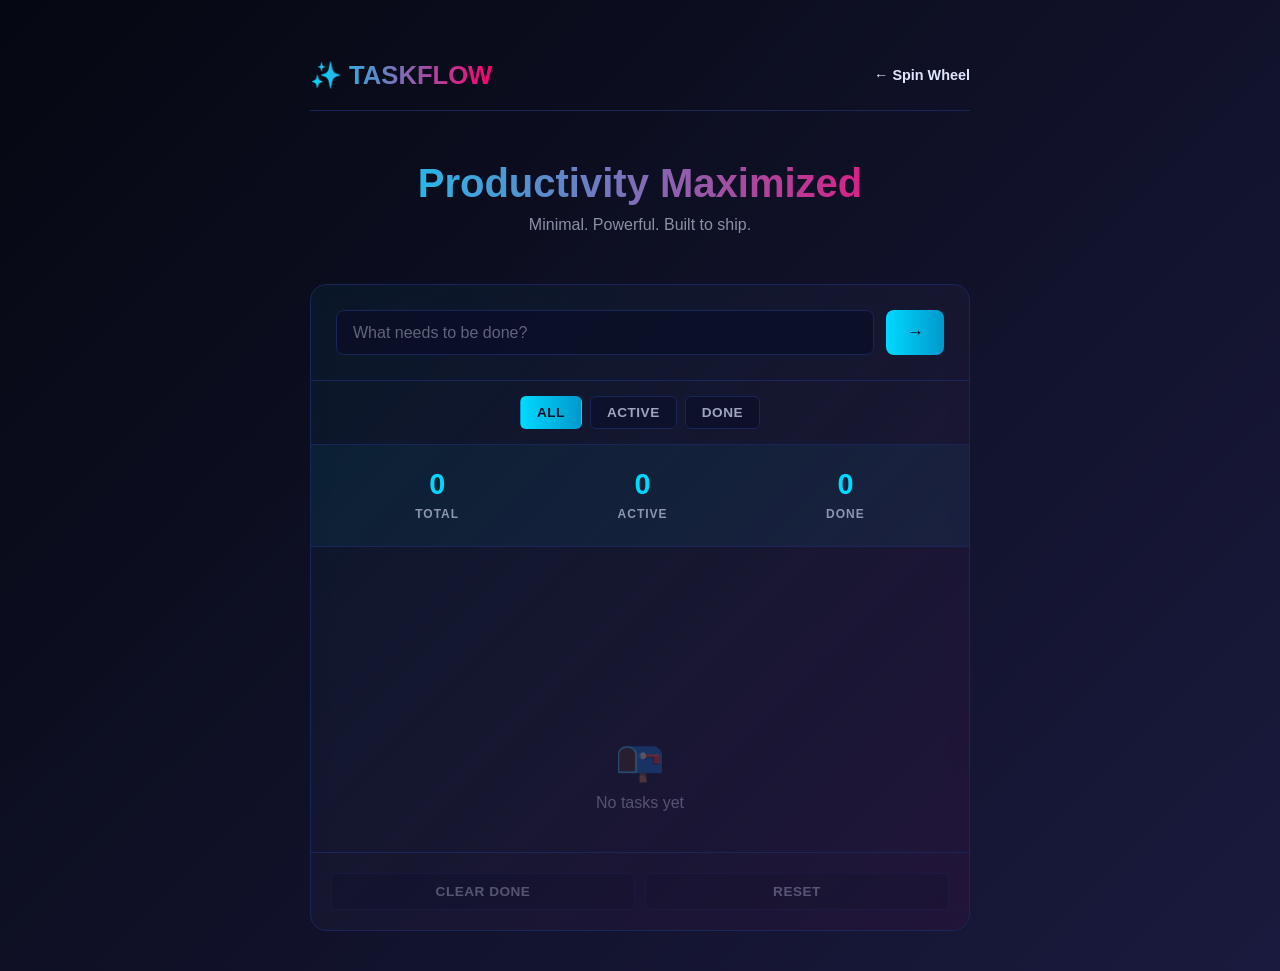
==== commit e04e0692: "✨ Redesign with premium techbro aesthetic - neon, dark mode, modern UI" ====
--- a/todo-index.html
+++ b/todo-index.html
@@ -3,26 +3,34 @@
 <head>
     <meta charset="UTF-8">
     <meta name="viewport" content="width=device-width, initial-scale=1.0">
-    <title>To-Do List</title>
+    <title>TASKFLOW - Productivity</title>
     <link rel="stylesheet" href="todo-style.css">
 </head>
 <body>
+    <div class="stars"></div>
     <div class="container">
+        <nav class="navbar">
+            <div class="nav-brand">✨ TASKFLOW</div>
+            <div class="nav-link">
+                <a href="index.html" class="back-btn">← Spin Wheel</a>
+            </div>
+        </nav>
+
+        <section class="hero">
+            <h1>Productivity Maximized</h1>
+            <p>Minimal. Powerful. Built to ship.</p>
+        </section>
+
         <div class="todo-wrapper">
-            <header>
-                <h1>📝 My To-Do List</h1>
-                <p class="subtitle">Stay organized</p>
-            </header>
-
             <div class="input-section">
                 <input 
                     type="text" 
                     id="todoInput" 
                     class="todo-input" 
-                    placeholder="Add a new task..."
+                    placeholder="What needs to be done?"
                     autocomplete="off"
                 >
-                <button id="addBtn" class="add-btn">Add</button>
+                <button id="addBtn" class="add-btn">→</button>
             </div>
 
             <div class="filter-section">
@@ -32,33 +40,30 @@
             </div>
 
             <div class="stats-section">
-                <div class="stat">
-                    <span class="stat-value" id="totalCount">0</span>
-                    <span class="stat-label">Total</span>
+                <div class="stat-item">
+                    <div class="stat-num" id="totalCount">0</div>
+                    <div class="stat-label">Total</div>
                 </div>
-                <div class="stat">
-                    <span class="stat-value" id="activeCount">0</span>
-                    <span class="stat-label">Active</span>
+                <div class="stat-item">
+                    <div class="stat-num" id="activeCount">0</div>
+                    <div class="stat-label">Active</div>
                 </div>
-                <div class="stat">
-                    <span class="stat-value" id="completedCount">0</span>
-                    <span class="stat-label">Done</span>
+                <div class="stat-item">
+                    <div class="stat-num" id="completedCount">0</div>
+                    <div class="stat-label">Done</div>
                 </div>
             </div>
 
             <ul id="todoList" class="todo-list"></ul>
 
             <div class="empty-state" id="emptyState">
-                <p>✨ No tasks yet. Add one to get started!</p>
+                <div>📭</div>
+                <p>No tasks yet</p>
             </div>
 
             <div class="action-buttons">
-                <button id="clearCompletedBtn" class="clear-btn">Clear Done</button>
-                <button id="clearAllBtn" class="clear-all-btn">Clear All</button>
-            </div>
-
-            <div class="back-link">
-                <a href="index.html">← Back to Wheel</a>
+                <button id="clearCompletedBtn" class="btn-clear">Clear Done</button>
+                <button id="clearAllBtn" class="btn-reset">Reset</button>
             </div>
         </div>
     </div>
--- a/todo-style.css
+++ b/todo-style.css
@@ -1,3 +1,13 @@
+:root {
+    --primary: #00d9ff;
+    --accent: #ff006e;
+    --success: #00ff88;
+    --dark: #0a0e27;
+    --darker: #050811;
+    --text: #e0e6ff;
+    --border: #1a2558;
+}
+
 * {
     margin: 0;
     padding: 0;
@@ -5,146 +15,202 @@
 }
 
 body {
-    font-family: 'Segoe UI', Tahoma, Geneva, Verdana, sans-serif;
-    background: linear-gradient(135deg, #667eea 0%, #764ba2 100%);
+    font-family: -apple-system, BlinkMacSystemFont, 'Segoe UI', sans-serif;
+    background: linear-gradient(135deg, var(--darker) 0%, #1a1a3e 100%);
+    color: var(--text);
+    overflow-x: hidden;
+    position: relative;
     min-height: 100vh;
-    display: flex;
-    justify-content: center;
+}
+
+.stars {
+    position: fixed;
+    top: 0;
+    left: 0;
+    width: 100%;
+    height: 100%;
+    pointer-events: none;
+    opacity: 0.5;
+}
+
+.container {
+    max-width: 700px;
+    margin: 0 auto;
+    padding: 40px 20px;
+    position: relative;
+    z-index: 1;
+}
+
+.navbar {
+    display: flex;
+    justify-content: space-between;
     align-items: center;
-    padding: 20px;
-}
-
-.container {
-    width: 100%;
-    max-width: 600px;
+    padding: 20px 0;
+    margin-bottom: 50px;
+    border-bottom: 1px solid var(--border);
+}
+
+.nav-brand {
+    font-size: 1.6em;
+    font-weight: 900;
+    background: linear-gradient(90deg, var(--primary), var(--accent));
+    -webkit-background-clip: text;
+    -webkit-text-fill-color: transparent;
+    background-clip: text;
+}
+
+.back-btn {
+    color: var(--text);
+    text-decoration: none;
+    font-weight: 600;
+    font-size: 0.9em;
+    transition: color 0.3s ease;
+}
+
+.back-btn:hover {
+    color: var(--primary);
+}
+
+.hero {
+    text-align: center;
+    margin-bottom: 50px;
+}
+
+.hero h1 {
+    font-size: 2.5em;
+    font-weight: 900;
+    margin-bottom: 10px;
+    background: linear-gradient(90deg, var(--primary), var(--accent));
+    -webkit-background-clip: text;
+    -webkit-text-fill-color: transparent;
+    background-clip: text;
+}
+
+.hero p {
+    color: rgba(224, 230, 255, 0.6);
+    font-size: 1em;
+    font-weight: 300;
 }
 
 .todo-wrapper {
-    background: white;
-    border-radius: 20px;
-    box-shadow: 0 20px 60px rgba(0, 0, 0, 0.3);
+    background: linear-gradient(135deg, rgba(0, 217, 255, 0.05), rgba(255, 0, 110, 0.05));
+    border: 1px solid var(--border);
+    border-radius: 16px;
     overflow: hidden;
-}
-
-header {
-    background: linear-gradient(135deg, #667eea 0%, #764ba2 100%);
-    color: white;
-    padding: 40px 30px;
-    text-align: center;
-}
-
-header h1 {
-    font-size: 2.2em;
-    margin-bottom: 10px;
-    font-weight: 700;
-}
-
-.subtitle {
-    font-size: 0.95em;
-    opacity: 0.9;
-    font-weight: 300;
+    backdrop-filter: blur(10px);
 }
 
 .input-section {
-    padding: 20px 30px;
-    display: flex;
-    gap: 10px;
-    border-bottom: 2px solid #f0f0f0;
+    padding: 25px;
+    display: flex;
+    gap: 12px;
+    border-bottom: 1px solid var(--border);
 }
 
 .todo-input {
     flex: 1;
     padding: 12px 16px;
-    border: 2px solid #e0e0e0;
-    border-radius: 10px;
+    background: rgba(10, 14, 39, 0.8);
+    border: 1px solid var(--border);
+    border-radius: 8px;
     font-size: 1em;
-    transition: all 0.3s ease;
+    color: var(--text);
+    font-family: inherit;
+    transition: all 0.3s ease;
+}
+
+.todo-input::placeholder {
+    color: rgba(224, 230, 255, 0.4);
 }
 
 .todo-input:focus {
     outline: none;
-    border-color: #667eea;
-    box-shadow: 0 0 0 3px rgba(102, 126, 234, 0.1);
+    border-color: var(--primary);
+    box-shadow: 0 0 15px rgba(0, 217, 255, 0.2);
 }
 
 .add-btn {
-    background: linear-gradient(135deg, #667eea 0%, #764ba2 100%);
-    color: white;
+    background: linear-gradient(90deg, var(--primary), #0099cc);
+    color: var(--dark);
     border: none;
-    padding: 12px 30px;
-    border-radius: 10px;
-    font-weight: bold;
-    cursor: pointer;
-    transition: all 0.3s ease;
+    padding: 12px 20px;
+    border-radius: 8px;
+    font-weight: 900;
+    cursor: pointer;
+    transition: all 0.3s ease;
+    font-size: 1.1em;
 }
 
 .add-btn:hover {
     transform: translateY(-2px);
-    box-shadow: 0 10px 20px rgba(102, 126, 234, 0.3);
+    box-shadow: 0 8px 20px rgba(0, 217, 255, 0.3);
 }
 
 .filter-section {
     display: flex;
-    gap: 10px;
-    padding: 15px 30px;
-    border-bottom: 2px solid #f0f0f0;
+    gap: 8px;
+    padding: 15px 25px;
+    border-bottom: 1px solid var(--border);
     justify-content: center;
     flex-wrap: wrap;
 }
 
 .filter-btn {
     padding: 8px 16px;
-    border: 2px solid #e0e0e0;
-    background: white;
-    border-radius: 20px;
-    cursor: pointer;
-    transition: all 0.3s ease;
+    border: 1px solid var(--border);
+    background: rgba(10, 14, 39, 0.6);
+    border-radius: 6px;
+    cursor: pointer;
     font-weight: 600;
-    color: #666;
+    color: rgba(224, 230, 255, 0.7);
     font-size: 0.85em;
+    text-transform: uppercase;
+    letter-spacing: 0.5px;
+    transition: all 0.3s ease;
 }
 
 .filter-btn:hover {
-    border-color: #667eea;
-    color: #667eea;
+    border-color: var(--primary);
+    color: var(--primary);
 }
 
 .filter-btn.active {
-    background: linear-gradient(135deg, #667eea 0%, #764ba2 100%);
+    background: linear-gradient(90deg, var(--primary), #0099cc);
     border-color: transparent;
-    color: white;
+    color: var(--dark);
 }
 
 .stats-section {
     display: flex;
     justify-content: space-around;
-    padding: 20px 30px;
-    background: #f8f9ff;
-    border-bottom: 2px solid #f0f0f0;
-}
-
-.stat {
+    padding: 25px;
+    border-bottom: 1px solid var(--border);
+    background: rgba(0, 217, 255, 0.05);
+}
+
+.stat-item {
     text-align: center;
 }
 
+.stat-num {
+    font-size: 1.8em;
+    font-weight: 900;
+    color: var(--primary);
+    line-height: 1;
+}
+
 .stat-label {
-    display: block;
-    font-size: 0.8em;
-    color: #999;
-    margin-bottom: 5px;
+    font-size: 0.75em;
+    color: rgba(224, 230, 255, 0.6);
+    margin-top: 8px;
+    text-transform: uppercase;
+    letter-spacing: 1px;
     font-weight: 600;
-}
-
-.stat-value {
-    display: block;
-    font-size: 1.8em;
-    font-weight: bold;
-    color: #667eea;
 }
 
 .todo-list {
     list-style: none;
-    padding: 20px 30px;
+    padding: 20px;
     min-height: 150px;
 }
 
@@ -152,39 +218,52 @@
     display: flex;
     align-items: center;
     padding: 12px;
-    background: #f8f9ff;
+    background: rgba(10, 14, 39, 0.6);
+    border: 1px solid var(--border);
     border-radius: 8px;
     margin-bottom: 10px;
     gap: 12px;
-    transition: all 0.3s ease;
+    animation: slideIn 0.3s ease;
+    transition: all 0.3s ease;
+}
+
+@keyframes slideIn {
+    from {
+        opacity: 0;
+        transform: translateX(-10px);
+    }
+    to {
+        opacity: 1;
+        transform: translateX(0);
+    }
 }
 
 .todo-item:hover {
-    background: #f0f2ff;
-    box-shadow: 0 4px 12px rgba(102, 126, 234, 0.1);
+    border-color: var(--primary);
+    box-shadow: 0 0 15px rgba(0, 217, 255, 0.1);
 }
 
 .todo-item.completed {
-    opacity: 0.6;
+    opacity: 0.5;
 }
 
 .todo-item.completed .todo-text {
     text-decoration: line-through;
-    color: #999;
+    color: rgba(224, 230, 255, 0.4);
 }
 
 .checkbox {
-    width: 20px;
-    height: 20px;
-    min-width: 20px;
-    cursor: pointer;
-    accent-color: #667eea;
+    width: 18px;
+    height: 18px;
+    min-width: 18px;
+    cursor: pointer;
+    accent-color: var(--primary);
 }
 
 .todo-text {
     flex: 1;
     font-size: 0.95em;
-    color: #333;
+    color: var(--text);
     word-break: break-word;
 }
 
@@ -199,25 +278,25 @@
     border: none;
     cursor: pointer;
     font-size: 1em;
-    transition: all 0.3s ease;
-    padding: 4px 8px;
+    opacity: 0.7;
+    transition: all 0.2s ease;
+    padding: 4px;
 }
 
 .edit-btn:hover {
-    transform: scale(1.2);
-    color: #667eea;
+    color: var(--primary);
+    opacity: 1;
 }
 
 .delete-btn:hover {
-    transform: scale(1.2);
-    color: #e74c3c;
+    color: var(--accent);
+    opacity: 1;
 }
 
 .empty-state {
     text-align: center;
-    padding: 40px 30px;
-    color: #bbb;
-    font-size: 1em;
+    padding: 40px 20px;
+    color: rgba(224, 230, 255, 0.3);
     display: none;
 }
 
@@ -225,82 +304,55 @@
     display: block;
 }
 
+.empty-state div {
+    font-size: 2.5em;
+    margin-bottom: 10px;
+}
+
 .action-buttons {
     display: flex;
     gap: 10px;
-    padding: 20px 30px;
-    border-top: 2px solid #f0f0f0;
-}
-
-.clear-btn,
-.clear-all-btn {
+    padding: 20px;
+    border-top: 1px solid var(--border);
+}
+
+.btn-clear,
+.btn-reset {
     flex: 1;
     padding: 10px;
-    border: 2px solid #e0e0e0;
-    background: white;
-    border-radius: 8px;
-    cursor: pointer;
-    font-weight: bold;
-    transition: all 0.3s ease;
+    border: 1px solid var(--border);
+    background: rgba(10, 14, 39, 0.6);
+    border-radius: 6px;
+    cursor: pointer;
+    font-weight: 600;
     font-size: 0.85em;
-}
-
-.clear-btn:hover {
-    border-color: #f39c12;
-    color: #f39c12;
-}
-
-.clear-all-btn:hover {
-    border-color: #e74c3c;
-    color: #e74c3c;
-}
-
-.clear-btn:disabled,
-.clear-all-btn:disabled {
-    opacity: 0.5;
+    text-transform: uppercase;
+    letter-spacing: 0.5px;
+    color: var(--text);
+    transition: all 0.3s ease;
+}
+
+.btn-clear:hover:not(:disabled) {
+    border-color: var(--primary);
+    color: var(--primary);
+    background: rgba(0, 217, 255, 0.1);
+}
+
+.btn-reset:hover:not(:disabled) {
+    border-color: var(--accent);
+    color: var(--accent);
+    background: rgba(255, 0, 110, 0.1);
+}
+
+.btn-clear:disabled,
+.btn-reset:disabled {
+    opacity: 0.3;
     cursor: not-allowed;
 }
 
-.save-btn {
-    background: #667eea;
-    color: white;
-    border: none;
-    padding: 6px 12px;
-    border-radius: 5px;
-    cursor: pointer;
-    font-weight: bold;
-}
-
-.cancel-btn {
-    background: #e74c3c;
-    color: white;
-    border: none;
-    padding: 6px 12px;
-    border-radius: 5px;
-    cursor: pointer;
-    font-weight: bold;
-}
-
-.back-link {
-    text-align: center;
-    padding: 20px;
-    border-top: 2px solid #f0f0f0;
-}
-
-.back-link a {
-    color: #667eea;
-    text-decoration: none;
-    font-weight: bold;
-    transition: color 0.3s ease;
-}
-
-.back-link a:hover {
-    color: #764ba2;
-}
-
 @media (max-width: 600px) {
-    header h1 {
-        font-size: 1.6em;
+    .hero h1 {
+        font-size: 1.8em;
     }
 
     .input-section {
@@ -311,7 +363,12 @@
         width: 100%;
     }
 
-    .stats-section {
-        gap: 15px;
+    .filter-section {
+        gap: 6px;
+    }
+
+    .filter-btn {
+        padding: 6px 12px;
+        font-size: 0.75em;
     }
 }
